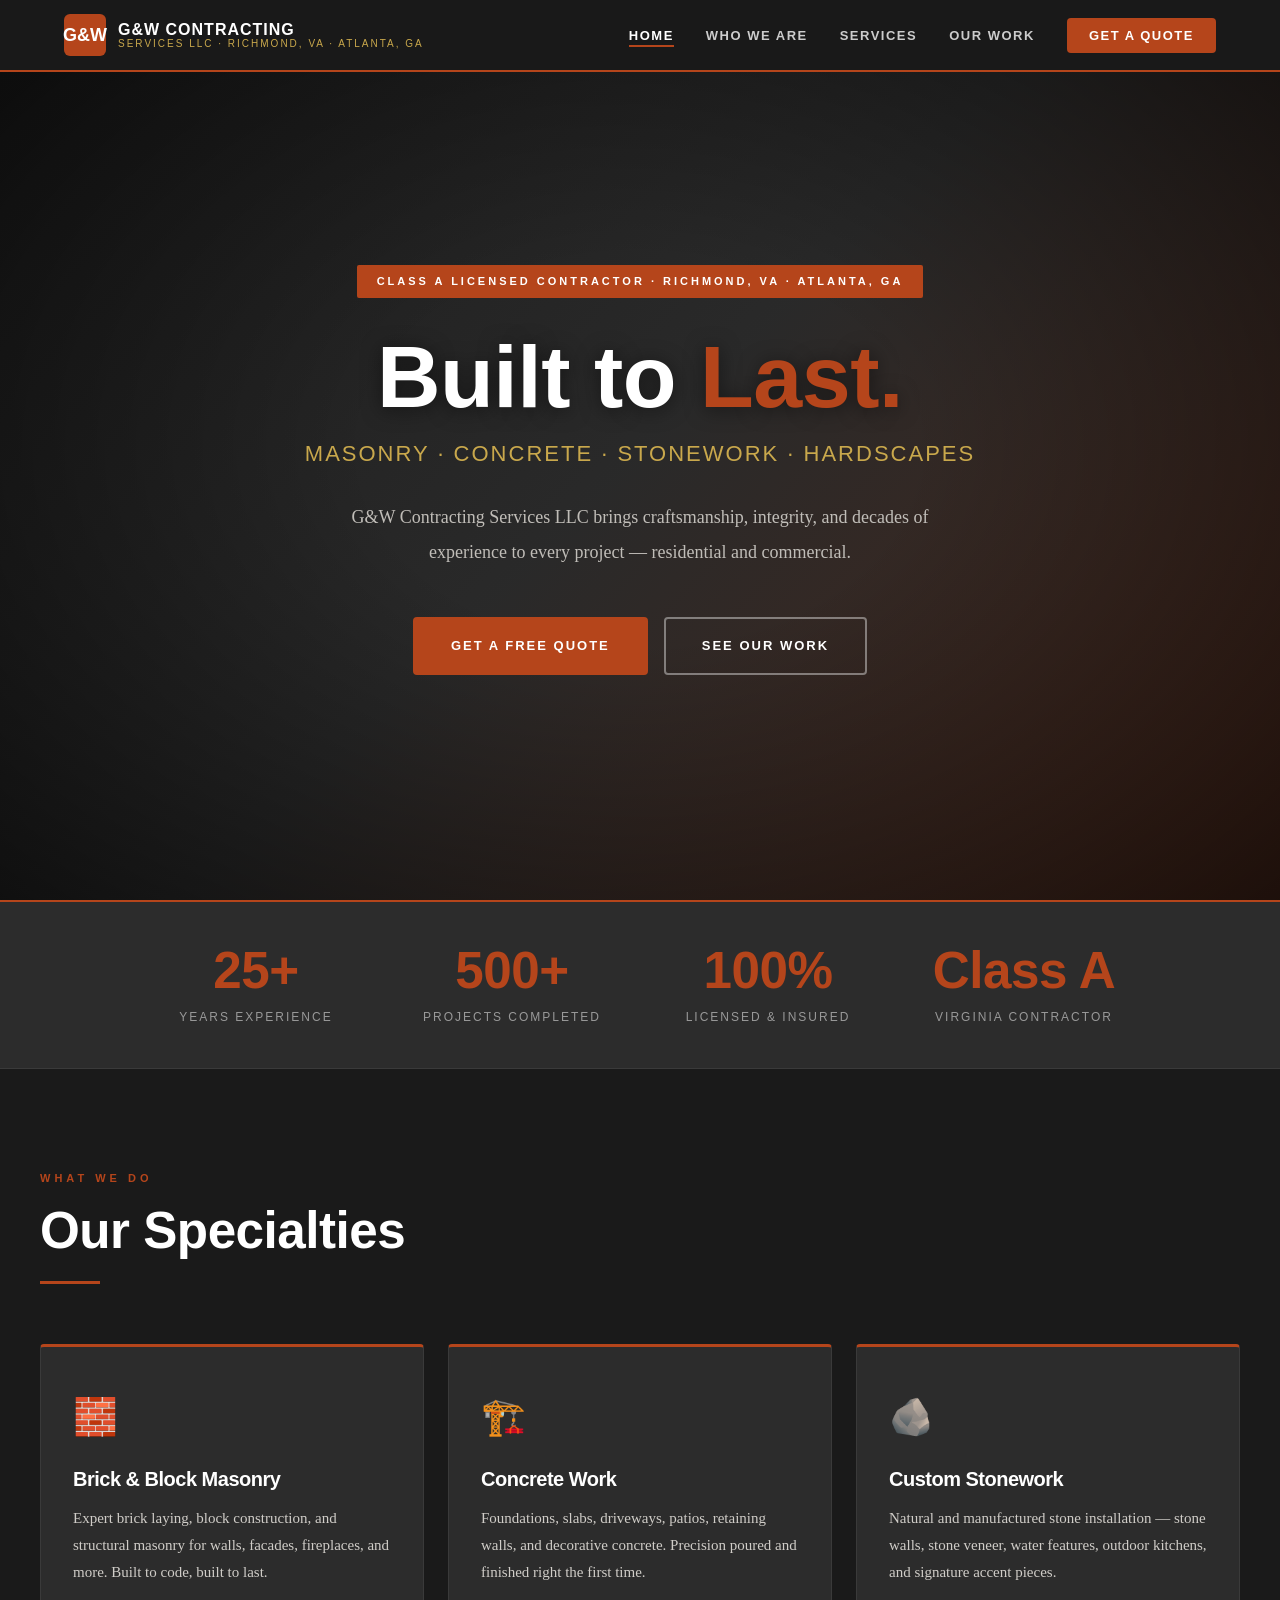
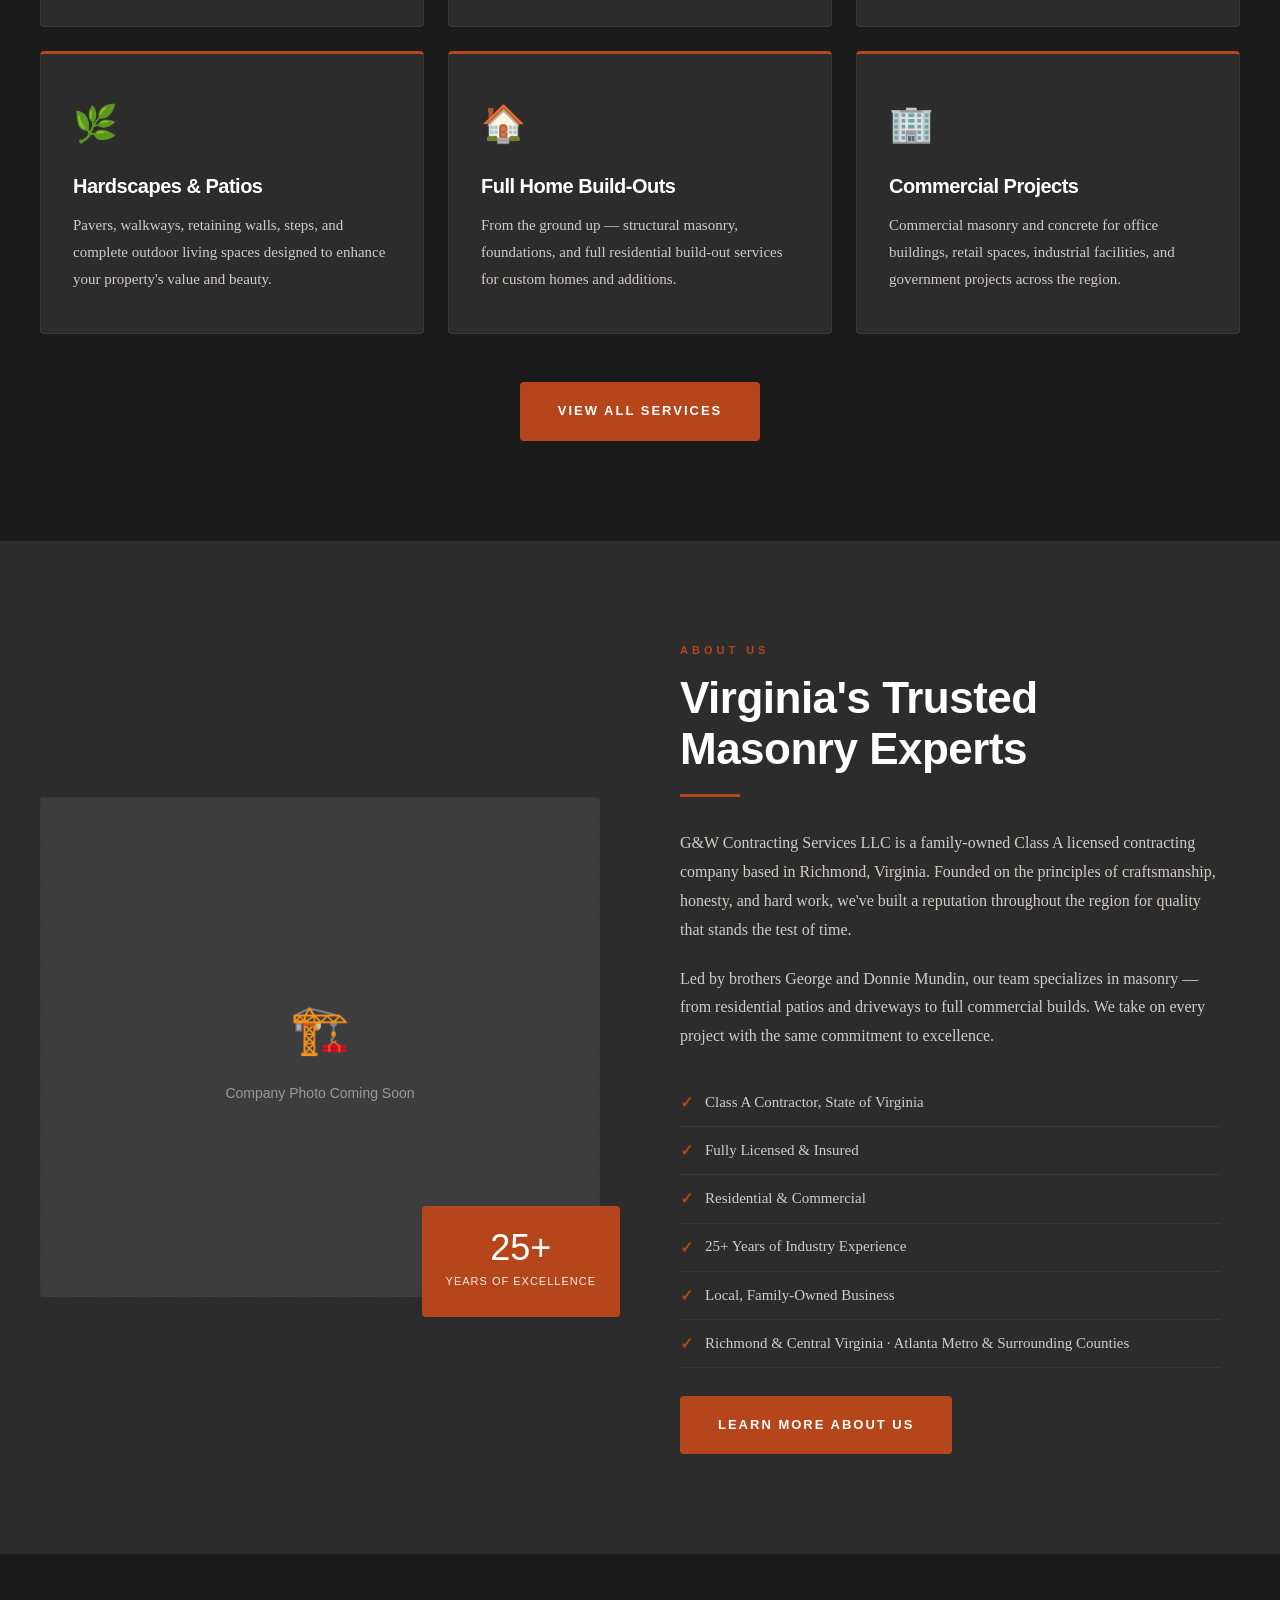
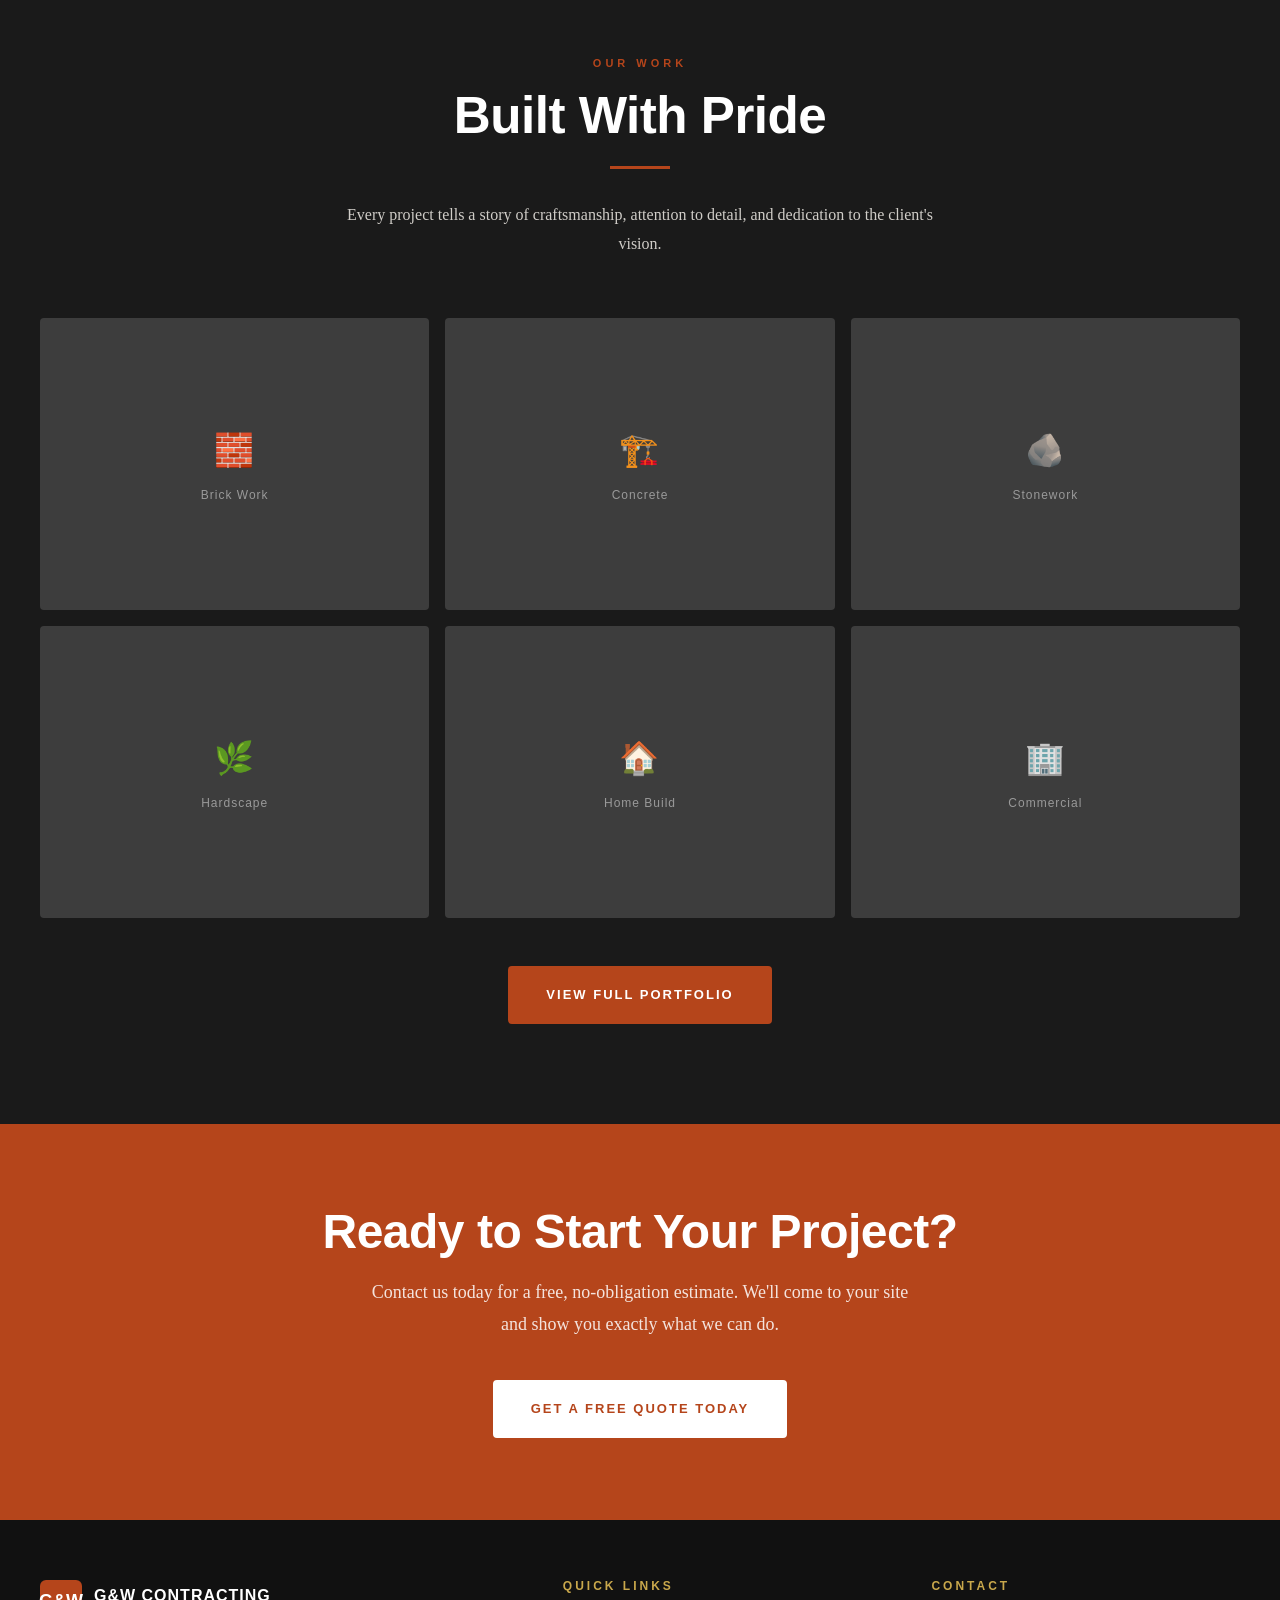
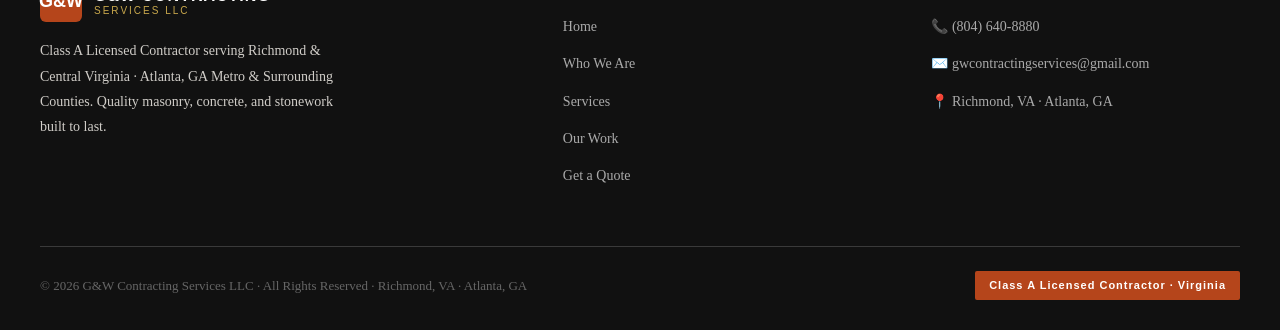
==== index.html @ 19383f6c "Initial build: G&W Contracting Services website" ====
<!DOCTYPE html>
<html lang="en">
<head>
  <meta charset="UTF-8">
  <meta name="viewport" content="width=device-width, initial-scale=1.0">
  <meta name="description" content="G&W Contracting Services LLC — Class A Licensed Contractor serving Richmond, VA and Atlanta, GA. Specializing in masonry, concrete, brick, block, custom stonework, hardscapes, and full home build-outs.">
  <title>G&W Contracting Services LLC | Richmond, VA &amp; Atlanta, GA | Class A Contractor</title>
  <link rel="stylesheet" href="style.css">
</head>
<body>

<!-- NAVIGATION -->
<nav>
  <div class="nav-inner">
    <a href="index.html" class="nav-logo">
      <div class="nav-logo-icon">G&W</div>
      <div class="nav-logo-text">
        <span class="nav-logo-main">G&W CONTRACTING</span>
        <span class="nav-logo-sub">Services LLC · Richmond, VA · Atlanta, GA</span>
      </div>
    </a>
    <ul class="nav-links">
      <li><a href="index.html" class="active">Home</a></li>
      <li><a href="about.html">Who We Are</a></li>
      <li><a href="services.html">Services</a></li>
      <li><a href="work.html">Our Work</a></li>
      <li><a href="contact.html" class="nav-cta">Get a Quote</a></li>
    </ul>
    <div class="hamburger" onclick="toggleMobileNav()">
      <span></span><span></span><span></span>
    </div>
  </div>
</nav>

<!-- MOBILE NAV -->
<div class="mobile-nav" id="mobileNav">
  <a href="index.html">Home</a>
  <a href="about.html">Who We Are</a>
  <a href="services.html">Services</a>
  <a href="work.html">Our Work</a>
  <a href="contact.html">Get a Quote</a>
</div>

<!-- HERO -->
<section class="hero">
  <div class="hero-content">
    <div class="hero-badge">Class A Licensed Contractor · Richmond, VA · Atlanta, GA</div>
    <h1>Built to <span>Last.</span></h1>
    <div class="hero-tagline">Masonry · Concrete · Stonework · Hardscapes</div>
    <p class="hero-desc">
      G&W Contracting Services LLC brings craftsmanship, integrity, and decades of experience to every project — residential and commercial.
    </p>
    <div class="hero-btns">
      <a href="contact.html" class="btn btn-primary">Get a Free Quote</a>
      <a href="work.html" class="btn btn-outline">See Our Work</a>
    </div>
  </div>
</section>

<!-- STATS BAR -->
<div class="stats-bar">
  <div class="stats-grid">
    <div class="stat-item">
      <h3>25+</h3>
      <p>Years Experience</p>
    </div>
    <div class="stat-item">
      <h3>500+</h3>
      <p>Projects Completed</p>
    </div>
    <div class="stat-item">
      <h3>100%</h3>
      <p>Licensed & Insured</p>
    </div>
    <div class="stat-item">
      <h3>Class A</h3>
      <p>Virginia Contractor</p>
    </div>
  </div>
</div>

<!-- SERVICES PREVIEW -->
<section class="section services-section">
  <div class="section-inner">
    <div class="section-label">What We Do</div>
    <h2 class="section-title">Our Specialties</h2>
    <div class="section-divider"></div>

    <div class="services-grid">
      <div class="service-card">
        <div class="service-icon">🧱</div>
        <h3>Brick & Block Masonry</h3>
        <p>Expert brick laying, block construction, and structural masonry for walls, facades, fireplaces, and more. Built to code, built to last.</p>
      </div>
      <div class="service-card">
        <div class="service-icon">🏗️</div>
        <h3>Concrete Work</h3>
        <p>Foundations, slabs, driveways, patios, retaining walls, and decorative concrete. Precision poured and finished right the first time.</p>
      </div>
      <div class="service-card">
        <div class="service-icon">🪨</div>
        <h3>Custom Stonework</h3>
        <p>Natural and manufactured stone installation — stone walls, stone veneer, water features, outdoor kitchens, and signature accent pieces.</p>
      </div>
      <div class="service-card">
        <div class="service-icon">🌿</div>
        <h3>Hardscapes & Patios</h3>
        <p>Pavers, walkways, retaining walls, steps, and complete outdoor living spaces designed to enhance your property's value and beauty.</p>
      </div>
      <div class="service-card">
        <div class="service-icon">🏠</div>
        <h3>Full Home Build-Outs</h3>
        <p>From the ground up — structural masonry, foundations, and full residential build-out services for custom homes and additions.</p>
      </div>
      <div class="service-card">
        <div class="service-icon">🏢</div>
        <h3>Commercial Projects</h3>
        <p>Commercial masonry and concrete for office buildings, retail spaces, industrial facilities, and government projects across the region.</p>
      </div>
    </div>

    <div style="text-align:center; margin-top:48px;">
      <a href="services.html" class="btn btn-primary">View All Services</a>
    </div>
  </div>
</section>

<!-- ABOUT PREVIEW -->
<section class="section about-section">
  <div class="section-inner">
    <div class="about-grid">
      <div class="about-img-wrap">
        <div class="about-img-placeholder">
          <span style="font-size:48px;">🏗️</span>
          <span>Company Photo Coming Soon</span>
        </div>
        <div class="about-img-badge">
          <span class="num">25+</span>
          <span class="label">Years of Excellence</span>
        </div>
      </div>
      <div class="about-content">
        <div class="section-label">About Us</div>
        <h2 class="section-title">Virginia's Trusted Masonry Experts</h2>
        <div class="section-divider"></div>
        <p>
          G&W Contracting Services LLC is a family-owned Class A licensed contracting company based in Richmond, Virginia. Founded on the principles of craftsmanship, honesty, and hard work, we've built a reputation throughout the region for quality that stands the test of time.
        </p>
        <p>
          Led by brothers George and Donnie Mundin, our team specializes in masonry — from residential patios and driveways to full commercial builds. We take on every project with the same commitment to excellence.
        </p>
        <ul class="about-features">
          <li>Class A Contractor, State of Virginia</li>
          <li>Fully Licensed & Insured</li>
          <li>Residential & Commercial</li>
          <li>25+ Years of Industry Experience</li>
          <li>Local, Family-Owned Business</li>
          <li>Richmond & Central Virginia · Atlanta Metro & Surrounding Counties</li>
        </ul>
        <a href="about.html" class="btn btn-primary">Learn More About Us</a>
      </div>
    </div>
  </div>
</section>

<!-- GALLERY PREVIEW -->
<section class="section gallery-section">
  <div class="section-inner">
    <div class="gallery-intro">
      <div class="section-label">Our Work</div>
      <h2 class="section-title">Built With Pride</h2>
      <div class="section-divider center"></div>
      <p>Every project tells a story of craftsmanship, attention to detail, and dedication to the client's vision.</p>
    </div>

    <div class="gallery-grid">
      <!-- Photo placeholders - will be replaced with real photos -->
      <div class="gallery-item">
        <div class="gallery-placeholder">
          <span style="font-size:32px;">🧱</span>
          <span>Brick Work</span>
        </div>
      </div>
      <div class="gallery-item">
        <div class="gallery-placeholder">
          <span style="font-size:32px;">🏗️</span>
          <span>Concrete</span>
        </div>
      </div>
      <div class="gallery-item">
        <div class="gallery-placeholder">
          <span style="font-size:32px;">🪨</span>
          <span>Stonework</span>
        </div>
      </div>
      <div class="gallery-item">
        <div class="gallery-placeholder">
          <span style="font-size:32px;">🌿</span>
          <span>Hardscape</span>
        </div>
      </div>
      <div class="gallery-item">
        <div class="gallery-placeholder">
          <span style="font-size:32px;">🏠</span>
          <span>Home Build</span>
        </div>
      </div>
      <div class="gallery-item">
        <div class="gallery-placeholder">
          <span style="font-size:32px;">🏢</span>
          <span>Commercial</span>
        </div>
      </div>
    </div>

    <div style="text-align:center; margin-top:48px;">
      <a href="work.html" class="btn btn-primary">View Full Portfolio</a>
    </div>
  </div>
</section>

<!-- CTA SECTION -->
<div class="cta-section">
  <h2>Ready to Start Your Project?</h2>
  <p>Contact us today for a free, no-obligation estimate. We'll come to your site and show you exactly what we can do.</p>
  <a href="contact.html" class="btn btn-white">Get a Free Quote Today</a>
</div>

<!-- FOOTER -->
<footer>
  <div class="footer-inner">
    <div class="footer-top">
      <div class="footer-brand">
        <div class="nav-logo">
          <div class="nav-logo-icon">G&W</div>
          <div class="nav-logo-text">
            <span class="nav-logo-main">G&W CONTRACTING</span>
            <span class="nav-logo-sub">Services LLC</span>
          </div>
        </div>
        <p>Class A Licensed Contractor serving Richmond & Central Virginia · Atlanta, GA Metro & Surrounding Counties. Quality masonry, concrete, and stonework built to last.</p>
      </div>
      <div class="footer-col">
        <h4>Quick Links</h4>
        <ul>
          <li><a href="index.html">Home</a></li>
          <li><a href="about.html">Who We Are</a></li>
          <li><a href="services.html">Services</a></li>
          <li><a href="work.html">Our Work</a></li>
          <li><a href="contact.html">Get a Quote</a></li>
        </ul>
      </div>
      <div class="footer-col">
        <h4>Contact</h4>
        <ul>
          <li><a href="tel:8046408880">📞 (804) 640-8880</a></li>
          <li><a href="mailto:gwcontractingservices@gmail.com">✉️ gwcontractingservices@gmail.com</a></li>
          <li><a href="contact.html">📍 Richmond, VA · Atlanta, GA</a></li>
        </ul>
      </div>
    </div>
    <div class="footer-bottom">
      <p>© 2026 G&W Contracting Services LLC · All Rights Reserved · Richmond, VA · Atlanta, GA</p>
      <span class="footer-license">Class A Licensed Contractor · Virginia</span>
    </div>
  </div>
</footer>

<script src="script.js"></script>
</body>
</html>
---- style.css ----
/* ===========================
   G&W CONTRACTING SERVICES
   Main Stylesheet
   =========================== */

:root {
  --dark: #1a1a1a;
  --charcoal: #2c2c2c;
  --stone: #3d3d3d;
  --accent: #b5451b;
  --accent-light: #d4552a;
  --gold: #c9a84c;
  --light: #f5f3ef;
  --white: #ffffff;
  --text-muted: #999999;
  --border: #3a3a3a;
}

* {
  margin: 0;
  padding: 0;
  box-sizing: border-box;
}

html {
  scroll-behavior: smooth;
}

body {
  font-family: 'Georgia', 'Times New Roman', serif;
  background: var(--dark);
  color: var(--white);
  line-height: 1.7;
}

/* TYPOGRAPHY */
h1, h2, h3, h4 {
  font-family: 'Arial Black', 'Helvetica Neue', sans-serif;
  font-weight: 900;
  line-height: 1.15;
  letter-spacing: -0.5px;
}

p {
  color: #d0cdc8;
  line-height: 1.8;
}

a {
  color: var(--accent);
  text-decoration: none;
  transition: color 0.2s;
}

a:hover {
  color: var(--accent-light);
}

/* NAVIGATION */
nav {
  position: fixed;
  top: 0;
  left: 0;
  right: 0;
  z-index: 1000;
  background: rgba(26, 26, 26, 0.97);
  border-bottom: 2px solid var(--accent);
  backdrop-filter: blur(10px);
}

.nav-inner {
  max-width: 1200px;
  margin: 0 auto;
  padding: 0 24px;
  display: flex;
  align-items: center;
  justify-content: space-between;
  height: 70px;
}

.nav-logo {
  display: flex;
  align-items: center;
  gap: 12px;
  text-decoration: none;
}

.nav-logo-icon {
  width: 42px;
  height: 42px;
  background: var(--accent);
  border-radius: 6px;
  display: flex;
  align-items: center;
  justify-content: center;
  font-size: 18px;
  font-weight: 900;
  color: white;
  font-family: 'Arial Black', sans-serif;
}

.nav-logo-text {
  display: flex;
  flex-direction: column;
  line-height: 1.1;
}

.nav-logo-main {
  font-size: 16px;
  font-weight: 900;
  color: var(--white);
  font-family: 'Arial Black', sans-serif;
  letter-spacing: 1px;
}

.nav-logo-sub {
  font-size: 10px;
  color: var(--gold);
  letter-spacing: 2px;
  text-transform: uppercase;
  font-family: 'Arial', sans-serif;
}

.nav-links {
  display: flex;
  align-items: center;
  gap: 32px;
  list-style: none;
}

.nav-links a {
  color: #cccccc;
  font-size: 13px;
  font-family: 'Arial', sans-serif;
  font-weight: 600;
  letter-spacing: 1.5px;
  text-transform: uppercase;
  text-decoration: none;
  transition: color 0.2s;
  padding-bottom: 2px;
  border-bottom: 2px solid transparent;
}

.nav-links a:hover,
.nav-links a.active {
  color: var(--white);
  border-bottom-color: var(--accent);
}

.nav-cta {
  background: var(--accent) !important;
  color: var(--white) !important;
  padding: 10px 22px !important;
  border-radius: 4px !important;
  border-bottom: none !important;
  transition: background 0.2s !important;
}

.nav-cta:hover {
  background: var(--accent-light) !important;
}

/* HAMBURGER */
.hamburger {
  display: none;
  flex-direction: column;
  gap: 5px;
  cursor: pointer;
  padding: 4px;
}

.hamburger span {
  display: block;
  width: 24px;
  height: 2px;
  background: var(--white);
  border-radius: 2px;
  transition: all 0.3s;
}

/* HERO */
.hero {
  min-height: 100vh;
  background: linear-gradient(
    135deg,
    rgba(26,26,26,0.92) 0%,
    rgba(44,44,44,0.85) 50%,
    rgba(181,69,27,0.3) 100%
  ),
  url('images/hero-bg.jpg') center/cover no-repeat;
  display: flex;
  align-items: center;
  justify-content: center;
  text-align: center;
  padding: 120px 24px 80px;
  position: relative;
}

.hero::before {
  content: '';
  position: absolute;
  inset: 0;
  background: radial-gradient(ellipse at center, transparent 30%, rgba(0,0,0,0.6) 100%);
}

.hero-content {
  position: relative;
  z-index: 1;
  max-width: 860px;
}

.hero-badge {
  display: inline-block;
  background: var(--accent);
  color: white;
  font-size: 11px;
  font-family: 'Arial', sans-serif;
  font-weight: 700;
  letter-spacing: 3px;
  text-transform: uppercase;
  padding: 7px 20px;
  border-radius: 2px;
  margin-bottom: 28px;
}

.hero h1 {
  font-size: clamp(42px, 7vw, 88px);
  color: var(--white);
  margin-bottom: 8px;
  text-shadow: 0 2px 20px rgba(0,0,0,0.5);
}

.hero h1 span {
  color: var(--accent);
}

.hero-tagline {
  font-size: clamp(16px, 2.5vw, 22px);
  color: var(--gold);
  font-family: 'Arial', sans-serif;
  font-weight: 400;
  letter-spacing: 2px;
  text-transform: uppercase;
  margin-bottom: 28px;
}

.hero-desc {
  font-size: 18px;
  color: #c0bdb8;
  max-width: 600px;
  margin: 0 auto 48px;
  line-height: 1.9;
}

.hero-btns {
  display: flex;
  gap: 16px;
  justify-content: center;
  flex-wrap: wrap;
}

.btn {
  display: inline-block;
  padding: 16px 36px;
  font-family: 'Arial', sans-serif;
  font-size: 13px;
  font-weight: 700;
  letter-spacing: 2px;
  text-transform: uppercase;
  border-radius: 4px;
  cursor: pointer;
  transition: all 0.25s;
  text-decoration: none;
}

.btn-primary {
  background: var(--accent);
  color: var(--white);
  border: 2px solid var(--accent);
}

.btn-primary:hover {
  background: var(--accent-light);
  border-color: var(--accent-light);
  color: var(--white);
  transform: translateY(-2px);
  box-shadow: 0 8px 25px rgba(181,69,27,0.4);
}

.btn-outline {
  background: transparent;
  color: var(--white);
  border: 2px solid rgba(255,255,255,0.4);
}

.btn-outline:hover {
  border-color: var(--white);
  color: var(--white);
  transform: translateY(-2px);
}

/* STATS BAR */
.stats-bar {
  background: var(--charcoal);
  border-top: 2px solid var(--accent);
  border-bottom: 1px solid var(--border);
  padding: 40px 24px;
}

.stats-grid {
  max-width: 1000px;
  margin: 0 auto;
  display: grid;
  grid-template-columns: repeat(4, 1fr);
  gap: 24px;
  text-align: center;
}

.stat-item h3 {
  font-size: clamp(32px, 4vw, 52px);
  color: var(--accent);
  margin-bottom: 6px;
}

.stat-item p {
  font-size: 12px;
  font-family: 'Arial', sans-serif;
  letter-spacing: 2px;
  text-transform: uppercase;
  color: var(--text-muted);
}

/* SECTION BASE */
.section {
  padding: 100px 24px;
}

.section-inner {
  max-width: 1200px;
  margin: 0 auto;
}

.section-label {
  font-size: 11px;
  font-family: 'Arial', sans-serif;
  font-weight: 700;
  letter-spacing: 4px;
  text-transform: uppercase;
  color: var(--accent);
  margin-bottom: 14px;
}

.section-title {
  font-size: clamp(32px, 4vw, 52px);
  color: var(--white);
  margin-bottom: 20px;
}

.section-divider {
  width: 60px;
  height: 3px;
  background: var(--accent);
  margin: 0 0 32px 0;
}

.section-divider.center {
  margin: 0 auto 32px;
}

/* SERVICES SECTION */
.services-section {
  background: var(--dark);
}

.services-grid {
  display: grid;
  grid-template-columns: repeat(3, 1fr);
  gap: 24px;
  margin-top: 60px;
}

.service-card {
  background: var(--charcoal);
  border: 1px solid var(--border);
  border-top: 3px solid var(--accent);
  padding: 40px 32px;
  border-radius: 4px;
  transition: transform 0.25s, box-shadow 0.25s;
}

.service-card:hover {
  transform: translateY(-6px);
  box-shadow: 0 16px 40px rgba(0,0,0,0.4);
}

.service-icon {
  font-size: 36px;
  margin-bottom: 20px;
}

.service-card h3 {
  font-size: 20px;
  color: var(--white);
  margin-bottom: 14px;
  font-family: 'Arial Black', sans-serif;
}

.service-card p {
  font-size: 15px;
  line-height: 1.8;
}

/* ABOUT SECTION */
.about-section {
  background: var(--charcoal);
}

.about-grid {
  display: grid;
  grid-template-columns: 1fr 1fr;
  gap: 80px;
  align-items: center;
}

.about-img-wrap {
  position: relative;
}

.about-img-wrap img {
  width: 100%;
  border-radius: 4px;
  display: block;
  object-fit: cover;
  height: 500px;
}

.about-img-placeholder {
  width: 100%;
  height: 500px;
  background: var(--stone);
  border-radius: 4px;
  display: flex;
  align-items: center;
  justify-content: center;
  flex-direction: column;
  gap: 12px;
  color: var(--text-muted);
  font-family: 'Arial', sans-serif;
  font-size: 14px;
  border: 2px dashed var(--border);
}

.about-img-badge {
  position: absolute;
  bottom: -20px;
  right: -20px;
  background: var(--accent);
  color: white;
  padding: 24px;
  border-radius: 4px;
  text-align: center;
  font-family: 'Arial Black', sans-serif;
}

.about-img-badge .num {
  font-size: 36px;
  display: block;
  line-height: 1;
}

.about-img-badge .label {
  font-size: 11px;
  letter-spacing: 1px;
  text-transform: uppercase;
  opacity: 0.9;
}

.about-content {
  padding-right: 20px;
}

.about-content h2 {
  font-size: clamp(28px, 3.5vw, 44px);
  color: var(--white);
  margin-bottom: 20px;
}

.about-content p {
  margin-bottom: 20px;
}

.about-features {
  list-style: none;
  margin: 28px 0;
}

.about-features li {
  display: flex;
  align-items: center;
  gap: 12px;
  padding: 10px 0;
  color: #d0cdc8;
  border-bottom: 1px solid rgba(255,255,255,0.06);
  font-size: 15px;
}

.about-features li::before {
  content: '✓';
  color: var(--accent);
  font-weight: 900;
  font-size: 16px;
  flex-shrink: 0;
}

/* GALLERY */
.gallery-section {
  background: var(--dark);
}

.gallery-intro {
  text-align: center;
  max-width: 600px;
  margin: 0 auto 60px;
}

.gallery-grid {
  display: grid;
  grid-template-columns: repeat(3, 1fr);
  gap: 16px;
}

.gallery-item {
  position: relative;
  overflow: hidden;
  border-radius: 4px;
  aspect-ratio: 4/3;
  background: var(--stone);
  cursor: pointer;
}

.gallery-item img {
  width: 100%;
  height: 100%;
  object-fit: cover;
  transition: transform 0.4s;
}

.gallery-item:hover img {
  transform: scale(1.08);
}

.gallery-overlay {
  position: absolute;
  inset: 0;
  background: rgba(181,69,27,0.8);
  display: flex;
  align-items: center;
  justify-content: center;
  opacity: 0;
  transition: opacity 0.3s;
}

.gallery-item:hover .gallery-overlay {
  opacity: 1;
}

.gallery-overlay span {
  color: white;
  font-family: 'Arial', sans-serif;
  font-weight: 700;
  font-size: 14px;
  letter-spacing: 2px;
  text-transform: uppercase;
}

.gallery-placeholder {
  width: 100%;
  height: 100%;
  display: flex;
  flex-direction: column;
  align-items: center;
  justify-content: center;
  gap: 8px;
  color: var(--text-muted);
  font-family: 'Arial', sans-serif;
  font-size: 12px;
  letter-spacing: 1px;
}

/* CTA SECTION */
.cta-section {
  background: var(--accent);
  padding: 80px 24px;
  text-align: center;
}

.cta-section h2 {
  font-size: clamp(28px, 4vw, 48px);
  color: var(--white);
  margin-bottom: 16px;
}

.cta-section p {
  color: rgba(255,255,255,0.85);
  font-size: 18px;
  margin-bottom: 40px;
  max-width: 560px;
  margin-left: auto;
  margin-right: auto;
}

.btn-white {
  background: var(--white);
  color: var(--accent);
  border: 2px solid var(--white);
}

.btn-white:hover {
  background: transparent;
  color: var(--white);
}

/* CONTACT */
.contact-section {
  background: var(--charcoal);
}

.contact-grid {
  display: grid;
  grid-template-columns: 1fr 1.4fr;
  gap: 80px;
}

.contact-info h3 {
  font-size: 24px;
  color: var(--white);
  margin-bottom: 24px;
  font-family: 'Arial Black', sans-serif;
}

.contact-detail {
  display: flex;
  align-items: flex-start;
  gap: 16px;
  margin-bottom: 28px;
}

.contact-detail-icon {
  width: 44px;
  height: 44px;
  background: var(--accent);
  border-radius: 4px;
  display: flex;
  align-items: center;
  justify-content: center;
  font-size: 18px;
  flex-shrink: 0;
}

.contact-detail-text h4 {
  font-size: 12px;
  font-family: 'Arial', sans-serif;
  letter-spacing: 2px;
  text-transform: uppercase;
  color: var(--text-muted);
  margin-bottom: 4px;
}

.contact-detail-text p {
  font-size: 16px;
  color: var(--white);
}

.contact-detail-text a {
  color: var(--white);
}

/* FORM */
.contact-form {
  background: var(--stone);
  padding: 48px;
  border-radius: 4px;
  border: 1px solid var(--border);
}

.contact-form h3 {
  font-size: 22px;
  color: var(--white);
  margin-bottom: 32px;
  font-family: 'Arial Black', sans-serif;
}

.form-group {
  margin-bottom: 20px;
}

.form-row {
  display: grid;
  grid-template-columns: 1fr 1fr;
  gap: 16px;
}

label {
  display: block;
  font-size: 11px;
  font-family: 'Arial', sans-serif;
  font-weight: 700;
  letter-spacing: 2px;
  text-transform: uppercase;
  color: var(--text-muted);
  margin-bottom: 8px;
}

input, textarea, select {
  width: 100%;
  background: var(--charcoal);
  border: 1px solid var(--border);
  color: var(--white);
  padding: 14px 18px;
  border-radius: 4px;
  font-size: 15px;
  font-family: 'Georgia', serif;
  outline: none;
  transition: border-color 0.2s;
}

input:focus, textarea:focus, select:focus {
  border-color: var(--accent);
}

select option {
  background: var(--charcoal);
}

textarea {
  resize: vertical;
  min-height: 130px;
}

input::placeholder, textarea::placeholder {
  color: #666;
}

.form-submit {
  margin-top: 8px;
}

.btn-full {
  width: 100%;
  text-align: center;
  padding: 18px;
}

/* FOOTER */
footer {
  background: #111111;
  padding: 60px 24px 30px;
  border-top: 2px solid var(--accent);
}

.footer-inner {
  max-width: 1200px;
  margin: 0 auto;
}

.footer-top {
  display: grid;
  grid-template-columns: 1.5fr 1fr 1fr;
  gap: 60px;
  margin-bottom: 48px;
}

.footer-brand p {
  font-size: 14px;
  line-height: 1.8;
  margin: 16px 0 0;
  max-width: 300px;
}

.footer-col h4 {
  font-size: 12px;
  font-family: 'Arial', sans-serif;
  letter-spacing: 3px;
  text-transform: uppercase;
  color: var(--gold);
  margin-bottom: 18px;
}

.footer-col ul {
  list-style: none;
}

.footer-col ul li {
  margin-bottom: 10px;
}

.footer-col ul li a {
  color: #aaa;
  font-size: 14px;
  transition: color 0.2s;
}

.footer-col ul li a:hover {
  color: var(--white);
}

.footer-bottom {
  border-top: 1px solid var(--border);
  padding-top: 24px;
  display: flex;
  align-items: center;
  justify-content: space-between;
  flex-wrap: wrap;
  gap: 12px;
}

.footer-bottom p {
  font-size: 13px;
  color: #666;
}

.footer-license {
  background: var(--accent);
  color: white;
  font-size: 11px;
  font-family: 'Arial', sans-serif;
  font-weight: 700;
  letter-spacing: 1px;
  padding: 5px 14px;
  border-radius: 2px;
}

/* LIGHTBOX */
.lightbox {
  display: none;
  position: fixed;
  inset: 0;
  background: rgba(0,0,0,0.95);
  z-index: 9999;
  align-items: center;
  justify-content: center;
}

.lightbox.active {
  display: flex;
}

.lightbox img {
  max-width: 90vw;
  max-height: 90vh;
  border-radius: 4px;
  object-fit: contain;
}

.lightbox-close {
  position: absolute;
  top: 24px;
  right: 32px;
  color: white;
  font-size: 36px;
  cursor: pointer;
  opacity: 0.7;
  transition: opacity 0.2s;
}

.lightbox-close:hover { opacity: 1; }

/* MOBILE NAV */
.mobile-nav {
  display: none;
  position: fixed;
  top: 70px;
  left: 0;
  right: 0;
  background: var(--dark);
  border-bottom: 2px solid var(--accent);
  padding: 24px;
  z-index: 999;
  flex-direction: column;
  gap: 16px;
}

.mobile-nav.open { display: flex; }

.mobile-nav a {
  color: var(--white);
  font-family: 'Arial', sans-serif;
  font-weight: 600;
  font-size: 16px;
  text-decoration: none;
  padding: 8px 0;
  border-bottom: 1px solid var(--border);
}

/* RESPONSIVE */
@media (max-width: 900px) {
  .nav-links { display: none; }
  .hamburger { display: flex; }

  .services-grid { grid-template-columns: 1fr 1fr; }
  .about-grid { grid-template-columns: 1fr; gap: 60px; }
  .about-content { padding-right: 0; }
  .about-img-badge { right: 0; }
  .gallery-grid { grid-template-columns: 1fr 1fr; }
  .stats-grid { grid-template-columns: 2fr 2fr; gap: 32px; }
  .contact-grid { grid-template-columns: 1fr; }
  .footer-top { grid-template-columns: 1fr 1fr; }
}

@media (max-width: 600px) {
  .section { padding: 70px 20px; }
  .services-grid { grid-template-columns: 1fr; }
  .gallery-grid { grid-template-columns: 1fr 1fr; }
  .stats-grid { grid-template-columns: 1fr 1fr; }
  .form-row { grid-template-columns: 1fr; }
  .footer-top { grid-template-columns: 1fr; gap: 40px; }
  .contact-form { padding: 28px 20px; }
  .hero-btns { flex-direction: column; align-items: center; }
}
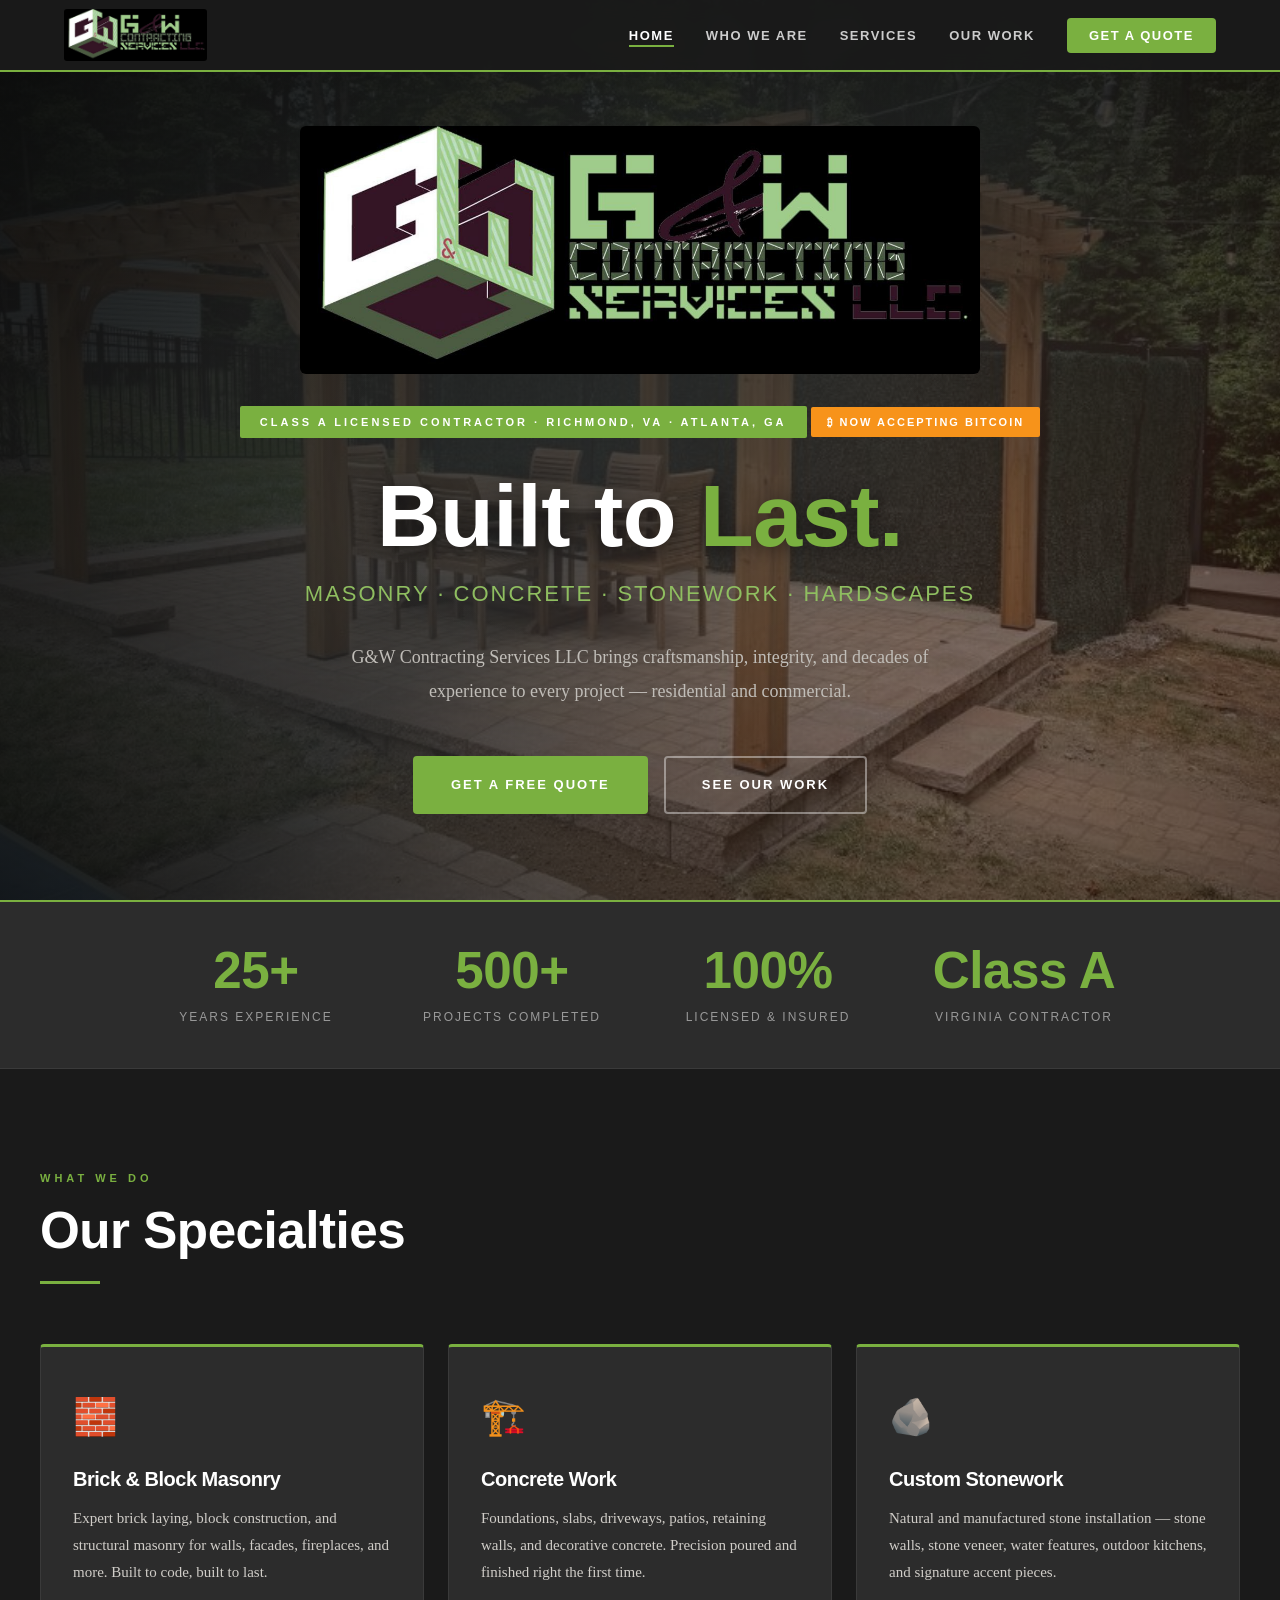
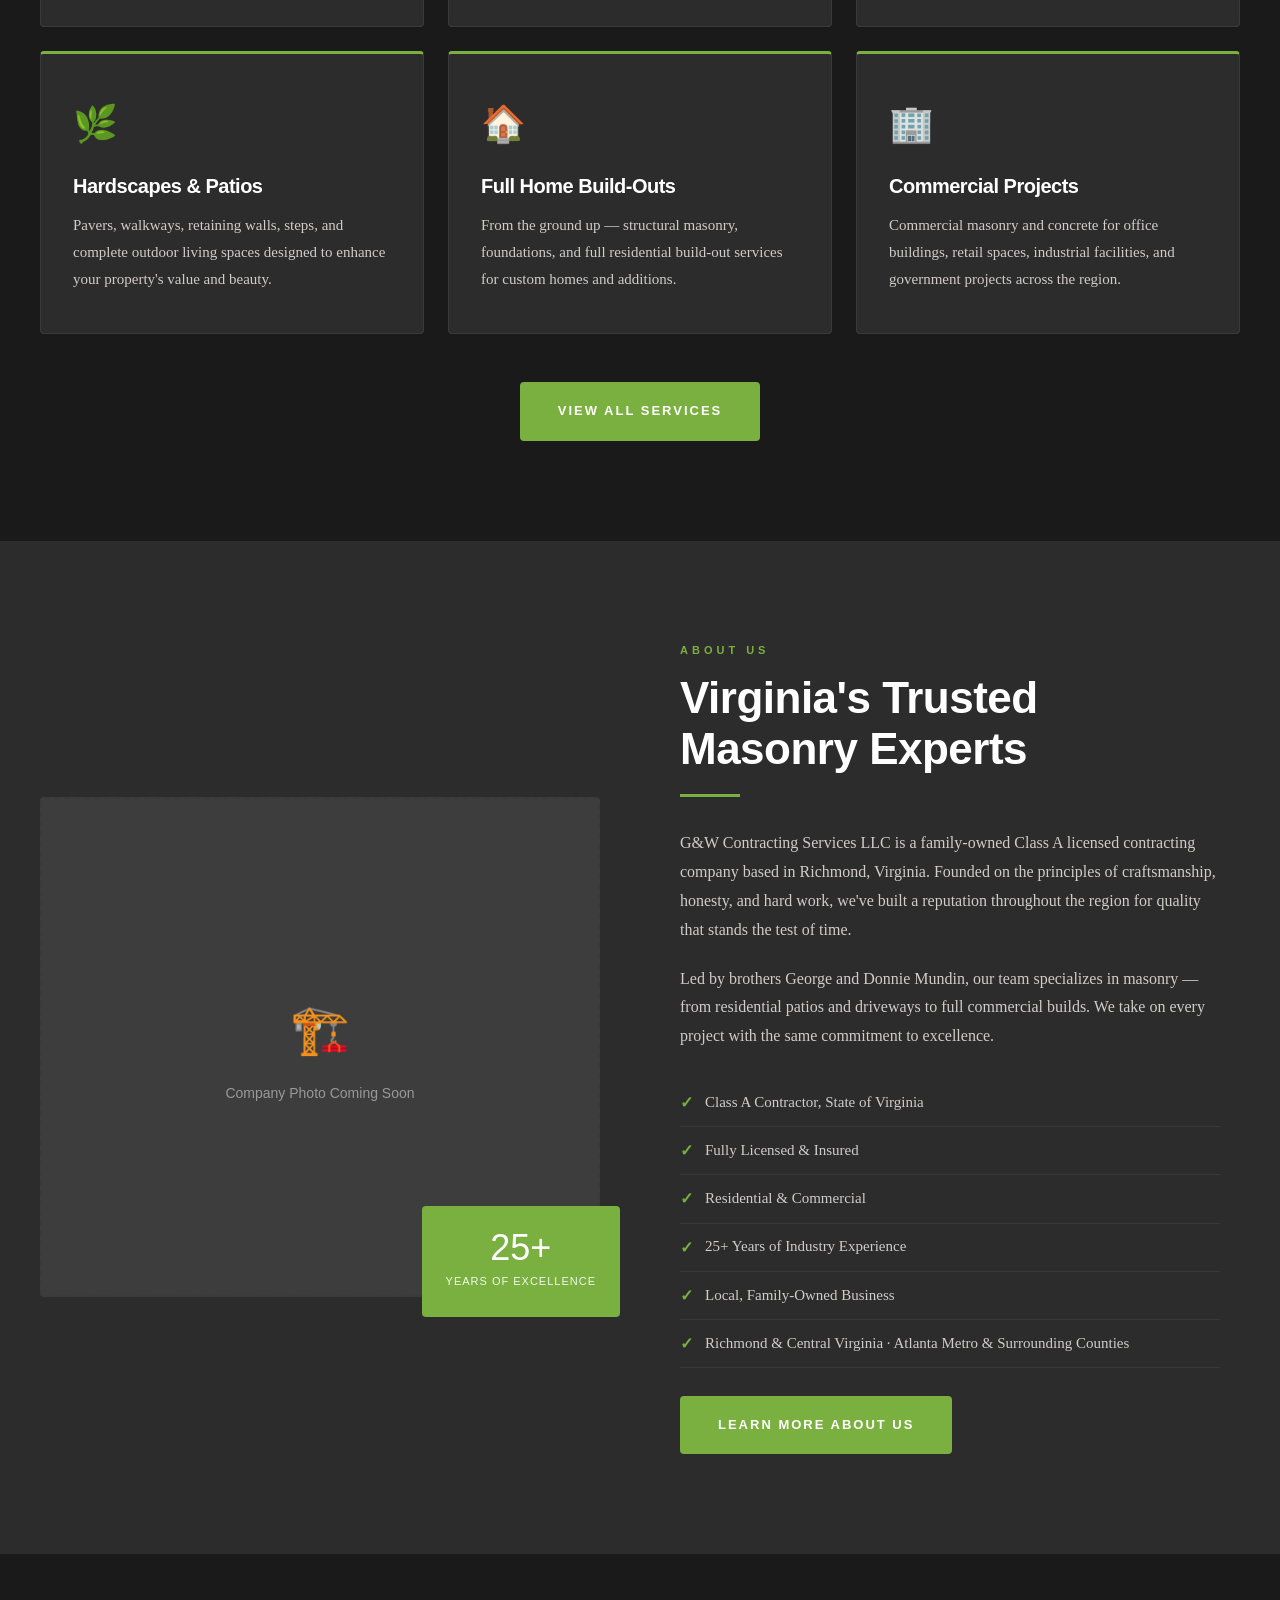
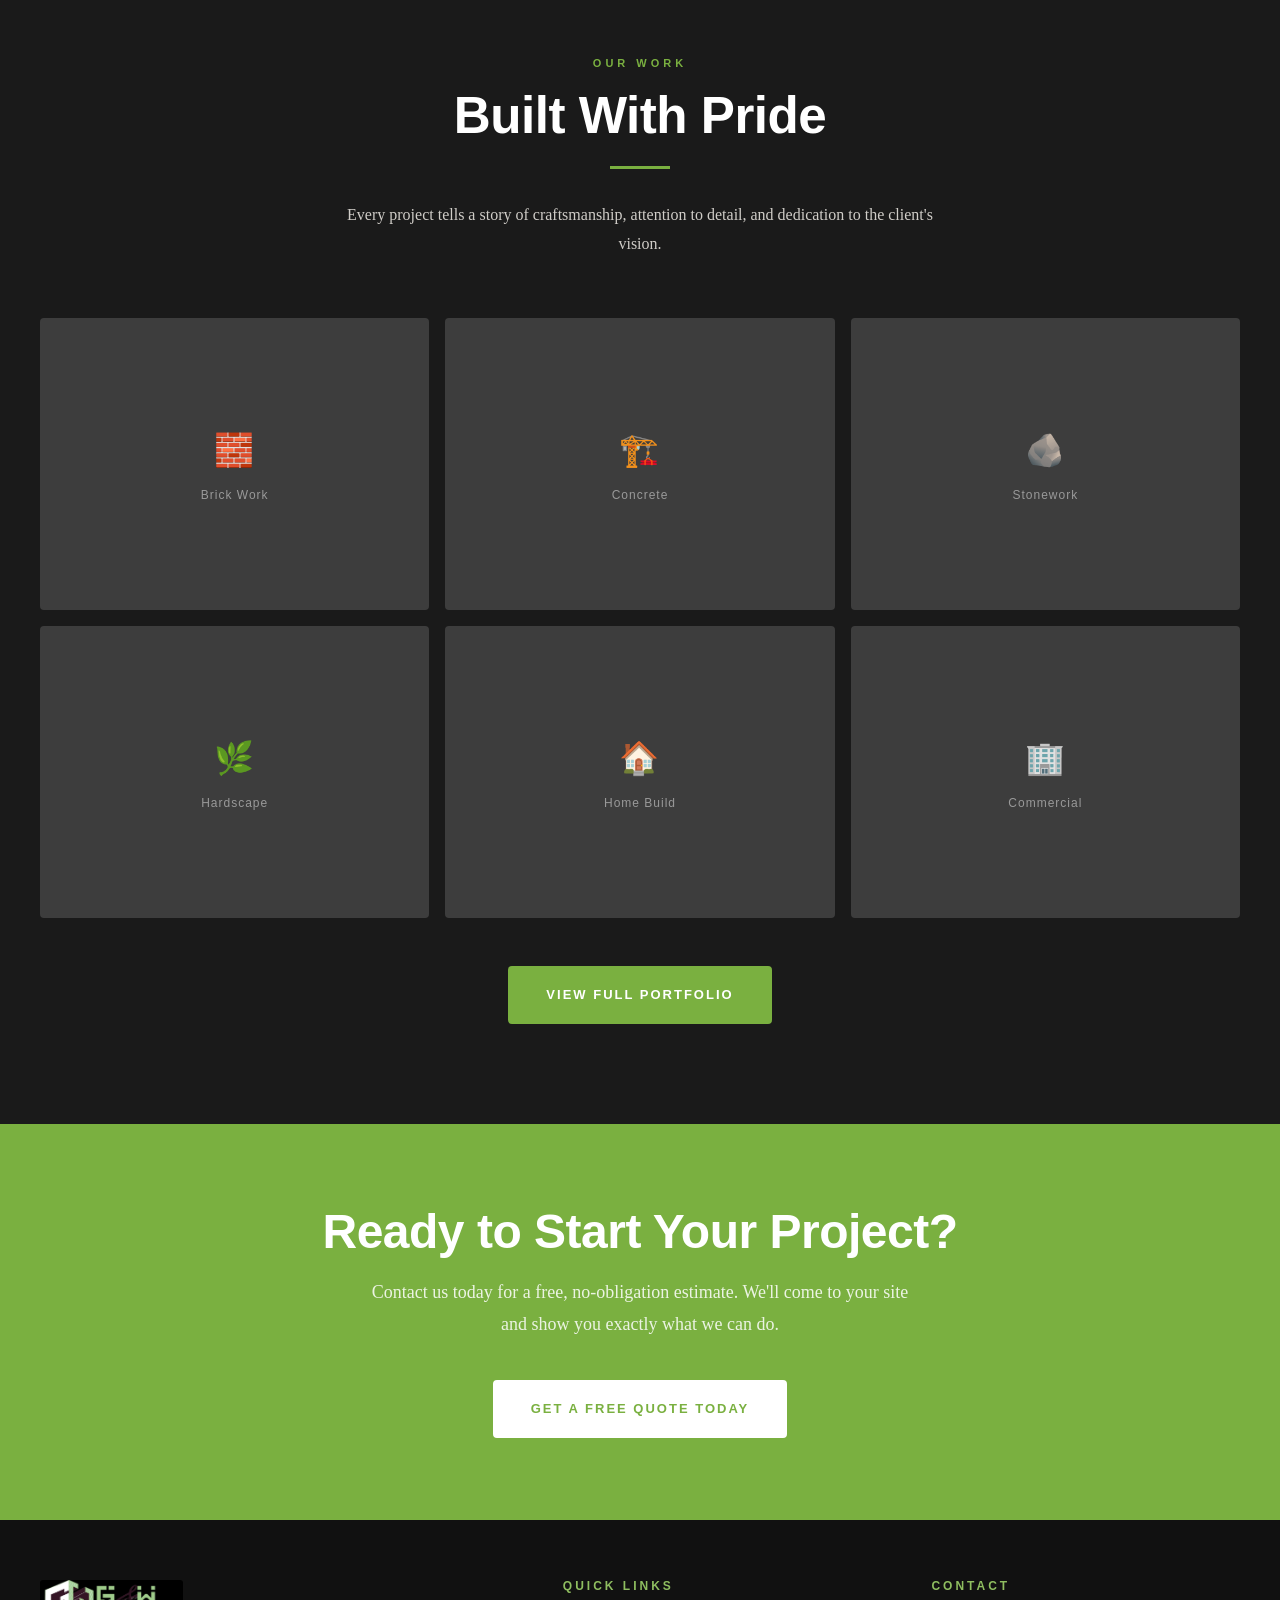
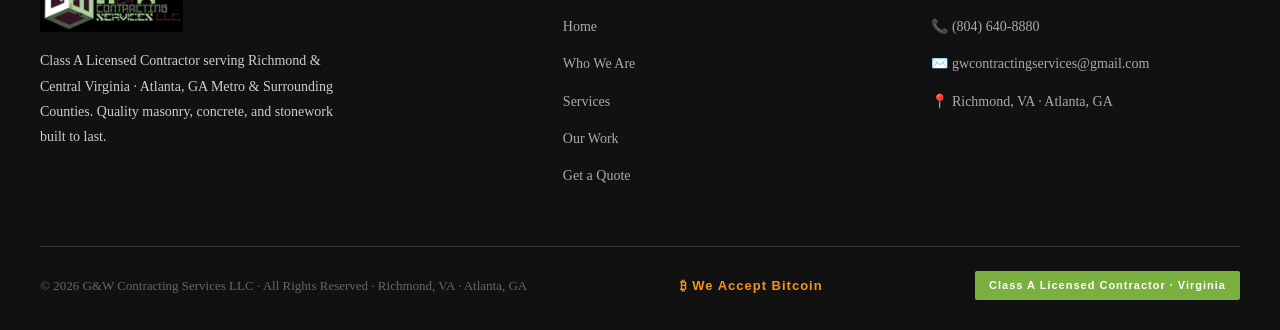
==== commit 98eebbfe: "Add Bitcoin acceptance badge (hero + footer all pages)" ====
--- a/index.html
+++ b/index.html
@@ -13,11 +13,7 @@
 <nav>
   <div class="nav-inner">
     <a href="index.html" class="nav-logo">
-      <div class="nav-logo-icon">G&W</div>
-      <div class="nav-logo-text">
-        <span class="nav-logo-main">G&W CONTRACTING</span>
-        <span class="nav-logo-sub">Services LLC · Richmond, VA · Atlanta, GA</span>
-      </div>
+      <img src="images/gw-logo.jpg" alt="G&W Contracting Services LLC" style="height: 52px; width: auto; border-radius: 3px;">
     </a>
     <ul class="nav-links">
       <li><a href="index.html" class="active">Home</a></li>
@@ -44,7 +40,11 @@
 <!-- HERO -->
 <section class="hero">
   <div class="hero-content">
+    <div class="hero-logo-hero">
+      <img src="images/gw-logo.jpg" alt="G&W Contracting Services LLC">
+    </div>
     <div class="hero-badge">Class A Licensed Contractor · Richmond, VA · Atlanta, GA</div>
+    <div class="hero-bitcoin-badge">&#8383; Now Accepting Bitcoin</div>
     <h1>Built to <span>Last.</span></h1>
     <div class="hero-tagline">Masonry · Concrete · Stonework · Hardscapes</div>
     <p class="hero-desc">
@@ -232,11 +232,7 @@
     <div class="footer-top">
       <div class="footer-brand">
         <div class="nav-logo">
-          <div class="nav-logo-icon">G&W</div>
-          <div class="nav-logo-text">
-            <span class="nav-logo-main">G&W CONTRACTING</span>
-            <span class="nav-logo-sub">Services LLC</span>
-          </div>
+          <img src="images/gw-logo.jpg" alt="G&W Contracting Services LLC" style="height: 52px; width: auto; border-radius: 3px;">
         </div>
         <p>Class A Licensed Contractor serving Richmond & Central Virginia · Atlanta, GA Metro & Surrounding Counties. Quality masonry, concrete, and stonework built to last.</p>
       </div>
@@ -261,6 +257,7 @@
     </div>
     <div class="footer-bottom">
       <p>© 2026 G&W Contracting Services LLC · All Rights Reserved · Richmond, VA · Atlanta, GA</p>
+      <div class="footer-payment">&#8383; We Accept Bitcoin</div>
       <span class="footer-license">Class A Licensed Contractor · Virginia</span>
     </div>
   </div>
--- a/style.css
+++ b/style.css
@@ -7,9 +7,9 @@
   --dark: #1a1a1a;
   --charcoal: #2c2c2c;
   --stone: #3d3d3d;
-  --accent: #b5451b;
-  --accent-light: #d4552a;
-  --gold: #c9a84c;
+  --accent: #7ab040;
+  --accent-light: #8cc450;
+  --gold: #8fbe60;
   --light: #f5f3ef;
   --white: #ffffff;
   --text-muted: #999999;
@@ -209,6 +209,19 @@
   max-width: 860px;
 }
 
+.hero-logo-hero {
+  display: flex;
+  justify-content: center;
+  margin-bottom: 32px;
+}
+
+.hero-logo-hero img {
+  width: 100%;
+  max-width: 680px;
+  height: auto;
+  border-radius: 6px;
+}
+
 .hero-badge {
   display: inline-block;
   background: var(--accent);
@@ -219,6 +232,20 @@
   letter-spacing: 3px;
   text-transform: uppercase;
   padding: 7px 20px;
+  border-radius: 2px;
+  margin-bottom: 8px;
+}
+
+.hero-bitcoin-badge {
+  display: inline-block;
+  background: #f7931a;
+  color: white;
+  font-size: 11px;
+  font-family: 'Arial', sans-serif;
+  font-weight: 700;
+  letter-spacing: 2px;
+  text-transform: uppercase;
+  padding: 6px 16px;
   border-radius: 2px;
   margin-bottom: 28px;
 }
@@ -828,6 +855,14 @@
   letter-spacing: 1px;
   padding: 5px 14px;
   border-radius: 2px;
+}
+
+.footer-payment {
+  color: #f7931a;
+  font-size: 13px;
+  font-family: 'Arial', sans-serif;
+  font-weight: 700;
+  letter-spacing: 1px;
 }
 
 /* LIGHTBOX */
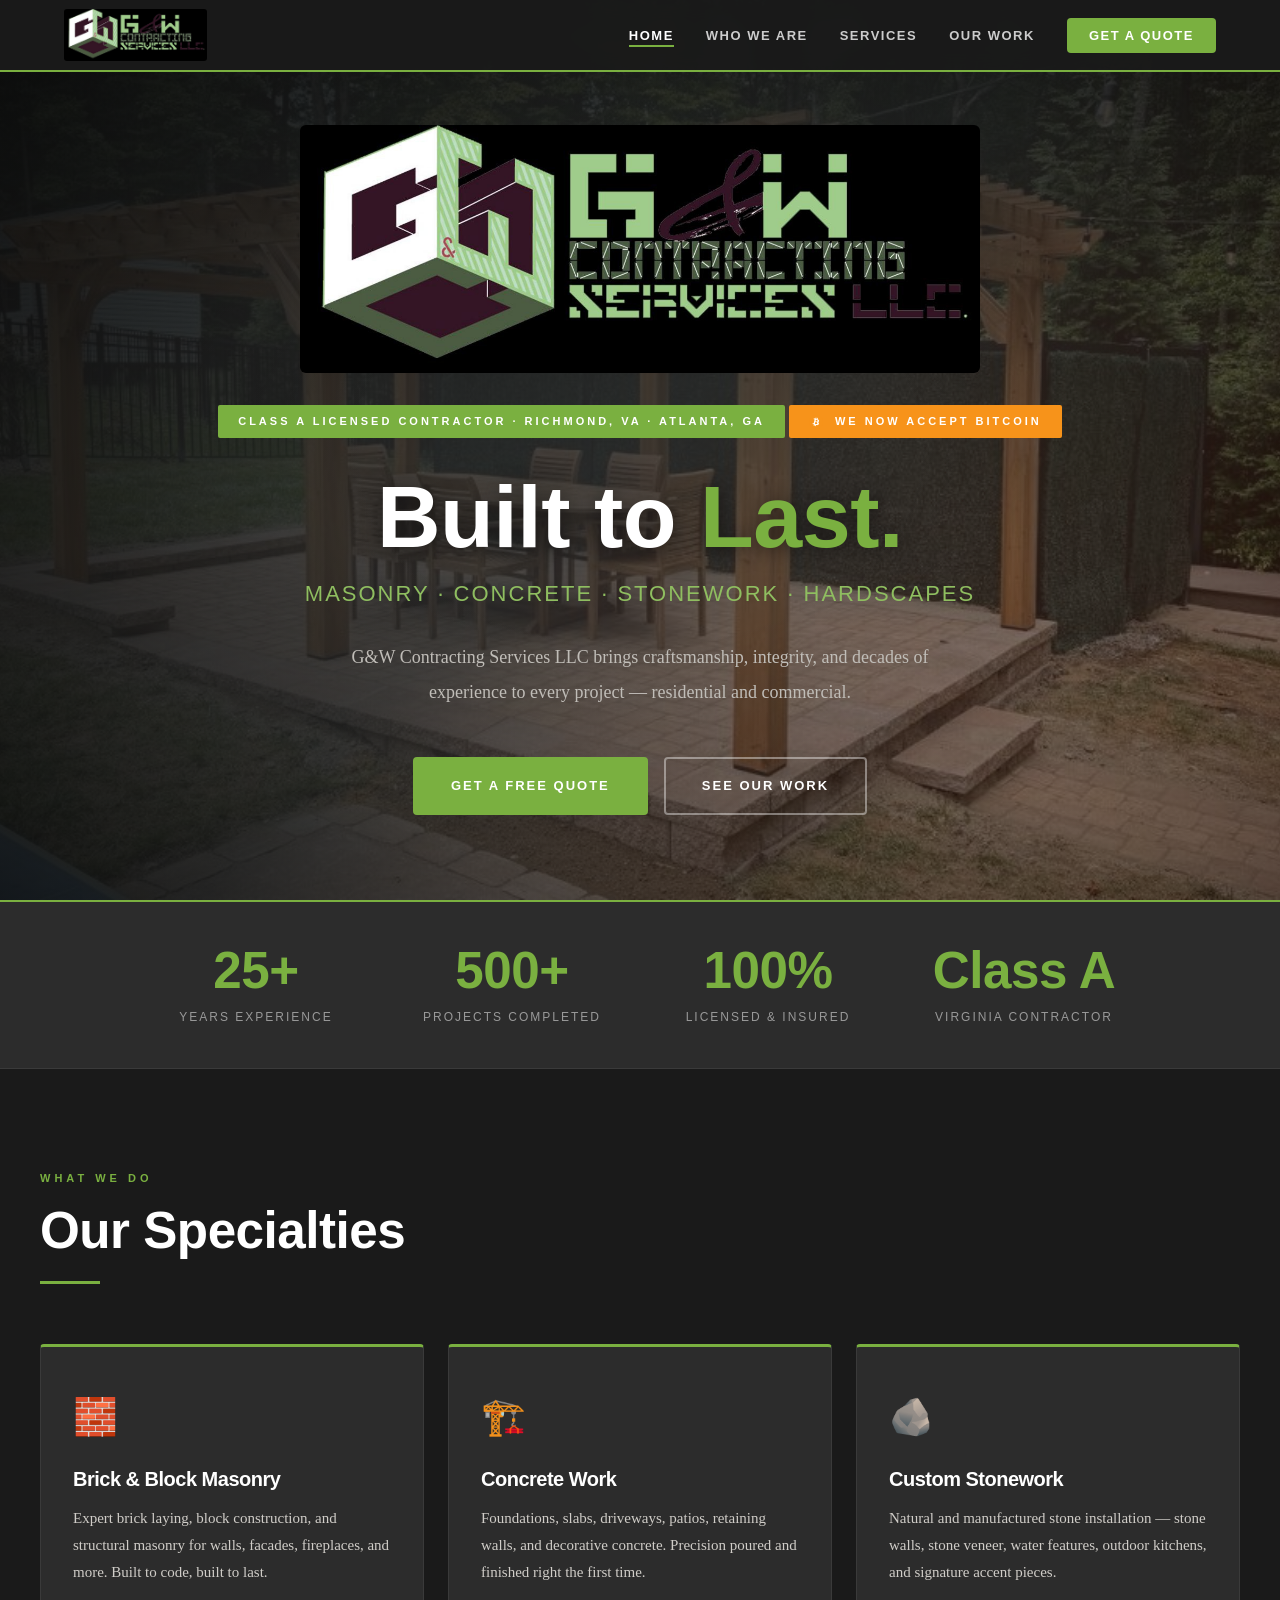
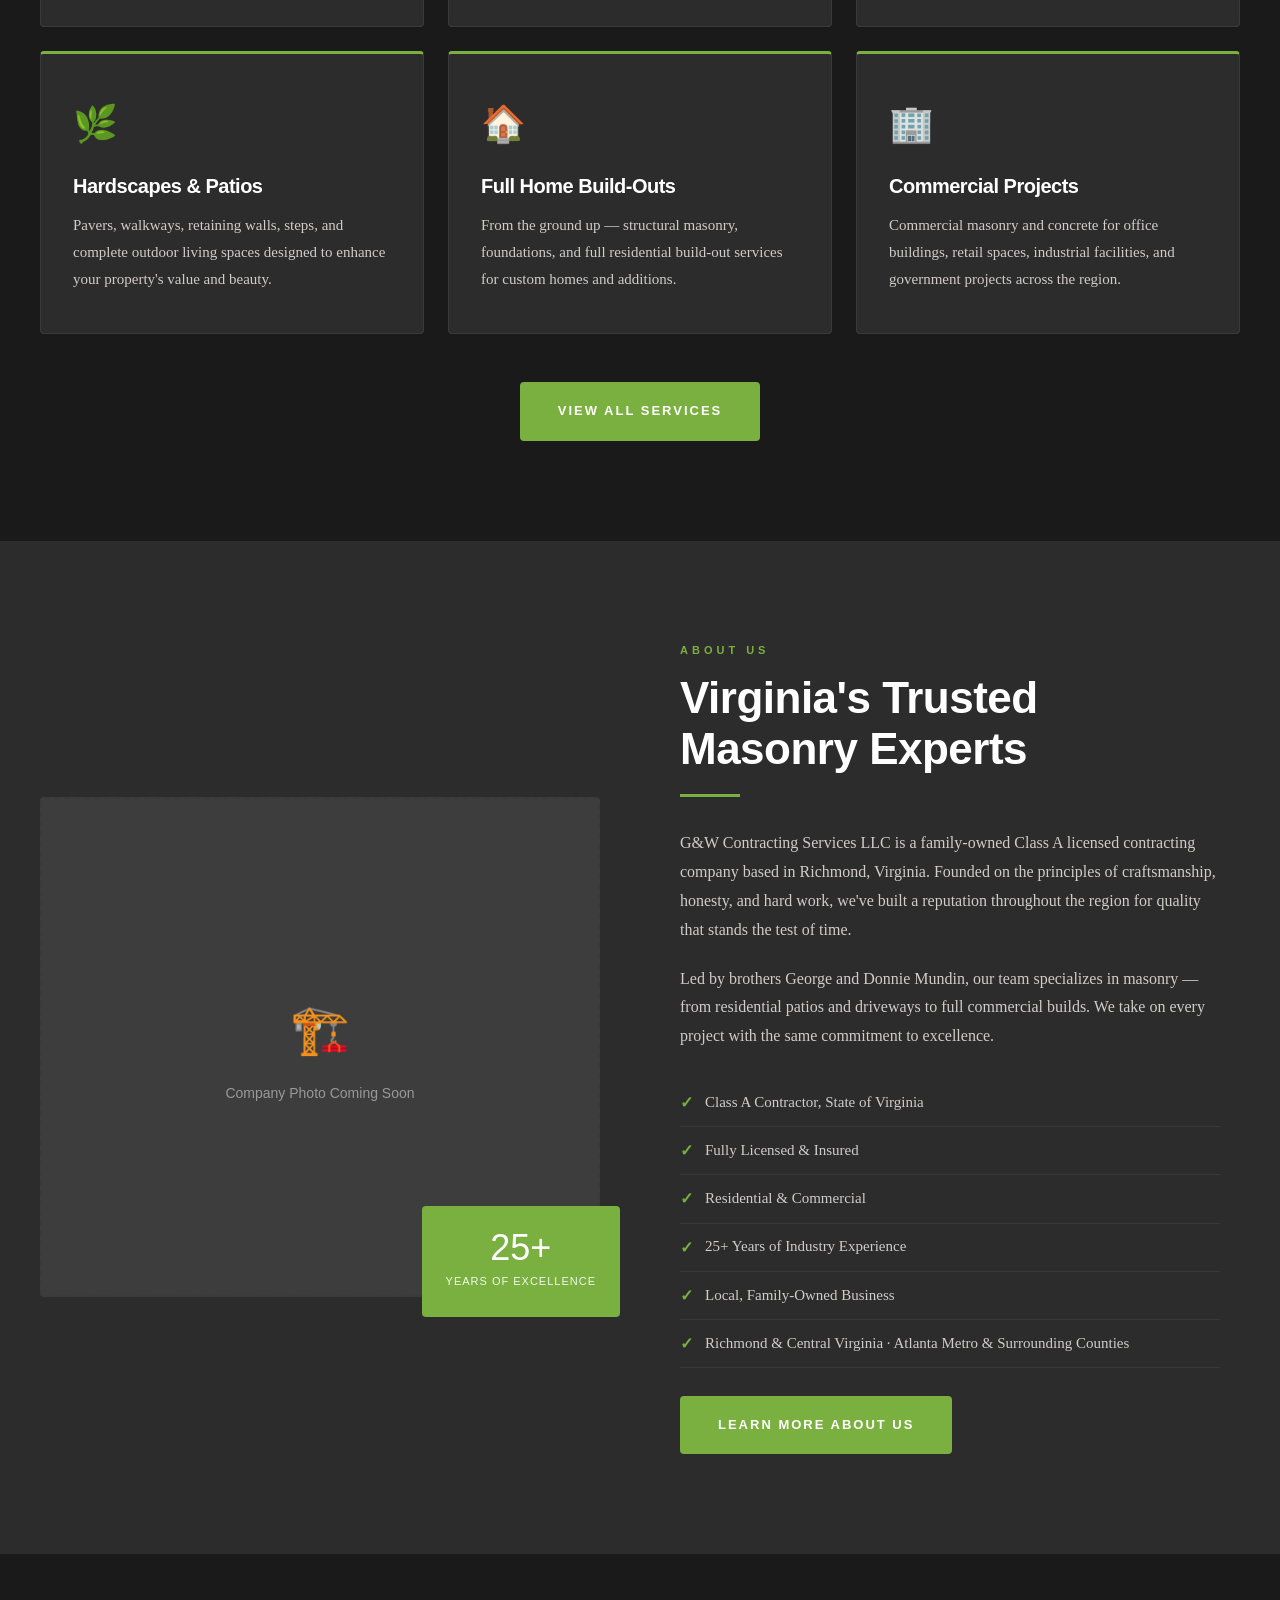
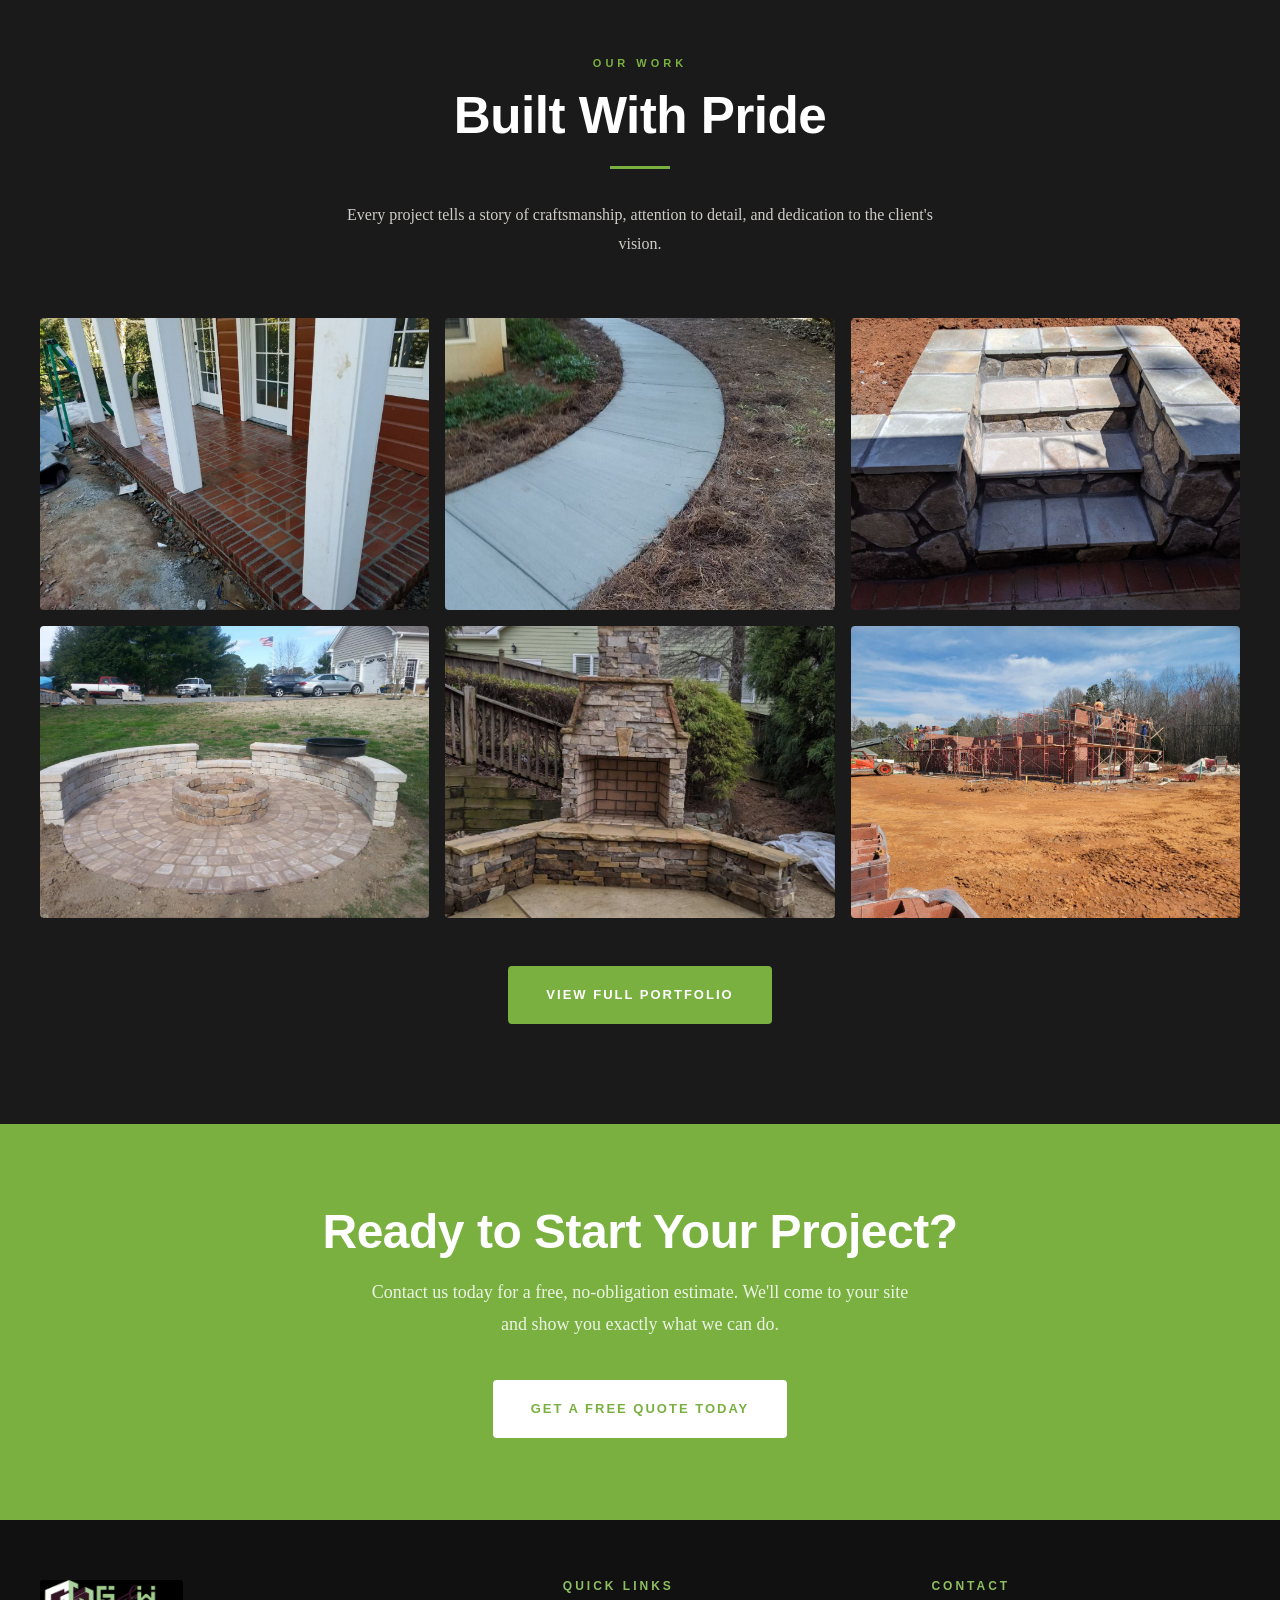
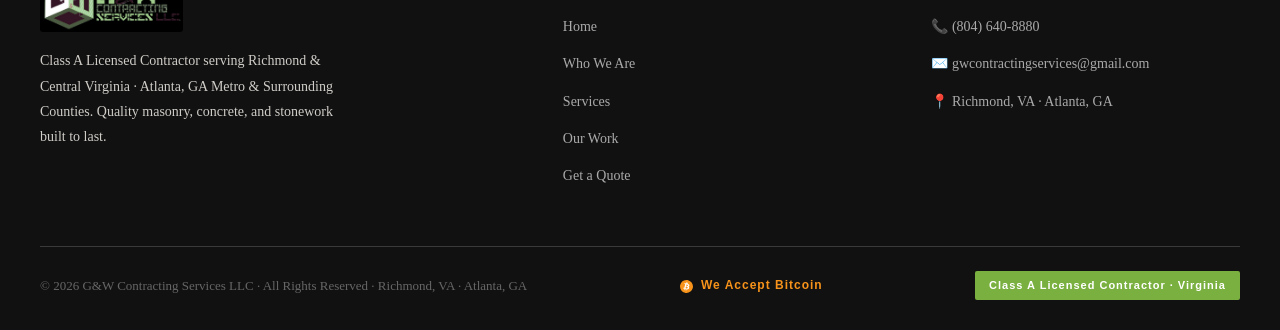
==== commit b1ea9bbf: "Add 11 new project photos: epoxy floors, custom builds, hardscapes, brick + new filter categories + " ====
--- a/index.html
+++ b/index.html
@@ -44,7 +44,7 @@
       <img src="images/gw-logo.jpg" alt="G&W Contracting Services LLC">
     </div>
     <div class="hero-badge">Class A Licensed Contractor · Richmond, VA · Atlanta, GA</div>
-    <div class="hero-bitcoin-badge">&#8383; Now Accepting Bitcoin</div>
+    <div class="hero-badge bitcoin-badge"><img src="images/bitcoin-logo.svg" alt="Bitcoin" class="btc-icon"> We Now Accept Bitcoin</div>
     <h1>Built to <span>Last.</span></h1>
     <div class="hero-tagline">Masonry · Concrete · Stonework · Hardscapes</div>
     <p class="hero-desc">
@@ -176,40 +176,22 @@
     <div class="gallery-grid">
       <!-- Photo placeholders - will be replaced with real photos -->
       <div class="gallery-item">
-        <div class="gallery-placeholder">
-          <span style="font-size:32px;">🧱</span>
-          <span>Brick Work</span>
-        </div>
-      </div>
-      <div class="gallery-item">
-        <div class="gallery-placeholder">
-          <span style="font-size:32px;">🏗️</span>
-          <span>Concrete</span>
-        </div>
-      </div>
-      <div class="gallery-item">
-        <div class="gallery-placeholder">
-          <span style="font-size:32px;">🪨</span>
-          <span>Stonework</span>
-        </div>
-      </div>
-      <div class="gallery-item">
-        <div class="gallery-placeholder">
-          <span style="font-size:32px;">🌿</span>
-          <span>Hardscape</span>
-        </div>
-      </div>
-      <div class="gallery-item">
-        <div class="gallery-placeholder">
-          <span style="font-size:32px;">🏠</span>
-          <span>Home Build</span>
-        </div>
-      </div>
-      <div class="gallery-item">
-        <div class="gallery-placeholder">
-          <span style="font-size:32px;">🏢</span>
-          <span>Commercial</span>
-        </div>
+        <img src="images/brick-porch.jpg" alt="Brick Work" style="width:100%;height:100%;object-fit:cover;">
+      </div>
+      <div class="gallery-item">
+        <img src="images/concrete-walkway.jpg" alt="Concrete" style="width:100%;height:100%;object-fit:cover;">
+      </div>
+      <div class="gallery-item">
+        <img src="images/stone-steps.jpg" alt="Stonework" style="width:100%;height:100%;object-fit:cover;">
+      </div>
+      <div class="gallery-item">
+        <img src="images/hardscape-firepit.jpg" alt="Hardscape" style="width:100%;height:100%;object-fit:cover;">
+      </div>
+      <div class="gallery-item">
+        <img src="images/stone-fireplace.jpg" alt="Home Build" style="width:100%;height:100%;object-fit:cover;">
+      </div>
+      <div class="gallery-item">
+        <img src="images/project-6.jpg" alt="Commercial" style="width:100%;height:100%;object-fit:cover;">
       </div>
     </div>
 
@@ -257,7 +239,7 @@
     </div>
     <div class="footer-bottom">
       <p>© 2026 G&W Contracting Services LLC · All Rights Reserved · Richmond, VA · Atlanta, GA</p>
-      <div class="footer-payment">&#8383; We Accept Bitcoin</div>
+      <span class="footer-btc"><img src="images/bitcoin-logo.svg" alt="Bitcoin" class="btc-icon-sm"> We Accept Bitcoin</span>
       <span class="footer-license">Class A Licensed Contractor · Virginia</span>
     </div>
   </div>
--- a/style.css
+++ b/style.css
@@ -233,21 +233,34 @@
   text-transform: uppercase;
   padding: 7px 20px;
   border-radius: 2px;
-  margin-bottom: 8px;
-}
-
-.hero-bitcoin-badge {
-  display: inline-block;
+  margin-bottom: 28px;
+}
+
+.bitcoin-badge {
   background: #f7931a;
-  color: white;
-  font-size: 11px;
+  margin-bottom: 16px;
+}
+
+.btc-icon {
+  height: 14px;
+  width: 14px;
+  vertical-align: middle;
+  margin-right: 6px;
+}
+
+.btc-icon-sm {
+  height: 13px;
+  width: 13px;
+  vertical-align: middle;
+  margin-right: 4px;
+}
+
+.footer-btc {
+  color: #f7931a;
+  font-size: 12px;
   font-family: 'Arial', sans-serif;
   font-weight: 700;
-  letter-spacing: 2px;
-  text-transform: uppercase;
-  padding: 6px 16px;
-  border-radius: 2px;
-  margin-bottom: 28px;
+  letter-spacing: 1px;
 }
 
 .hero h1 {
@@ -855,14 +868,6 @@
   letter-spacing: 1px;
   padding: 5px 14px;
   border-radius: 2px;
-}
-
-.footer-payment {
-  color: #f7931a;
-  font-size: 13px;
-  font-family: 'Arial', sans-serif;
-  font-weight: 700;
-  letter-spacing: 1px;
 }
 
 /* LIGHTBOX */
